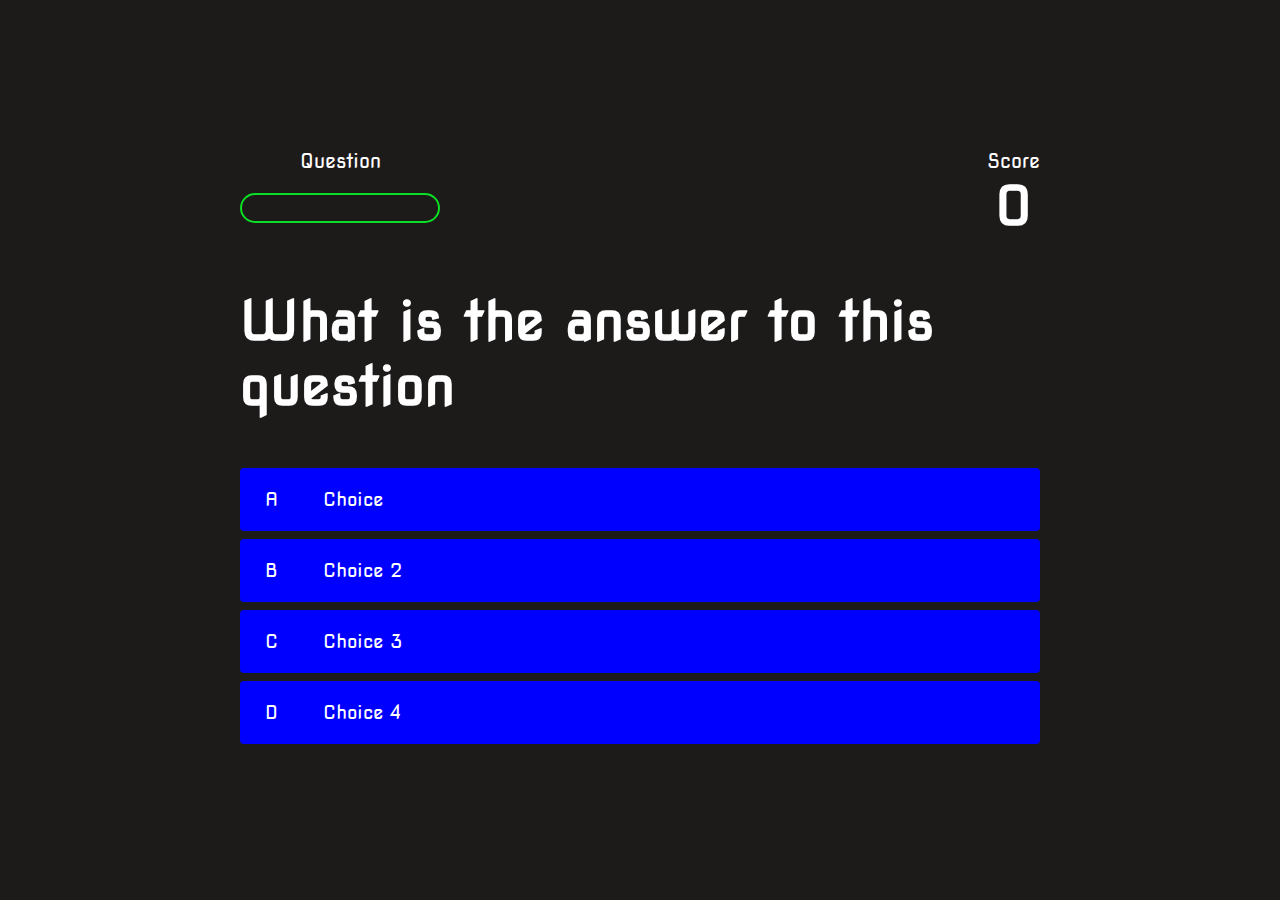
==== game.html @ 8654eac7 "quiz" ====
<!DOCTYPE html>
<html lang="en">
<head>
    <meta charset="UTF-8">
    <meta name="viewport" content="width=device-width, initial-scale=1.0">
    <title>Quiz Page</title>
    <link rel="stylesheet" href="./style.css">
    <link rel="stylesheet" href="./game.css">
</head>
<body>
    <div class="container">
        <div id="game" class="justify-center flex-column">
           <div id="hud">
            <div class="hud-item">
                <p id="progressText" class="hud-prefix">
                    Question
                </p>
                <div id="progressBar">
                    <div id="progressBarFull"></div>
                </div>
            </div>
            <div class="hud-item">
                <p class="hud-prefix">
                    Score
                </p>
                <h1 class="hud-main-text" id="score">
                    0
                </h1>
            </div>
           </div> 
           <h1 id="question">What is the answer to this question</h1>
           <div class="choice-container">
            <p class="choice-prefix">A</p>
            <p class="choice-text" data-number="1">Choice</p>
           </div>
           <div class="choice-container">
            <p class="choice-prefix">B</p>
            <p class="choice-text" data-number="2">Choice 2</p>
           </div>
           <div class="choice-container">
            <p class="choice-prefix">C</p>
            <p class="choice-text" data-number="3">Choice 3</p>
           </div>
           <div class="choice-container">
            <p class="choice-prefix">D</p>
            <p class="choice-text" data-number="4">Choice 4</p>
           </div>
        </div>
    </div>
    <script src="game.js"></script>
</body>
</html>
---- style.css ----
@import url("https://fonts.googleapis.com/css2?family=Nova+Square&display=swap");

:root {
  background-color: rgb(29, 26, 26);
}

* {
  box-sizing: border-box;
  margin: 0;
  padding: 0;
  font-size: 62.5%;
  font-family: "Nova Square", sans-serif;
}
h1 {
  font-size: 5.4rem;
  color: #fff;
  margin-bottom: 5rem;
}
h2 {
  font-size: 4.2rem;
  margin-bottom: 4rem;
}
.container {
  width: 100vw;
  height: 100vh;
  display: flex;
  justify-content: center;
  align-items: center;
  max-width: 80rem;
  margin: 0 auto;
  padding: 2rem;
}
.flex-column {
  display: flex;
  flex-direction: column;
}
.flex-center {
  justify-content: center;
  align-items: center;
}
.justify-center {
  justify-content: center;
}
.text-center {
  text-align: center;
}
.hidden {
  display: none;
}
.btn {
  font-size: 2.4rem;
  padding: 2rem 0;
  width: 30rem;
  text-align: center;
  margin-bottom: 1rem;
  text-decoration: none;
  color: rgb(187, 195, 38);
  background: linear-gradient(
    90deg,
    rgba(9, 9, 121, 1) 31%,
    rgba(0, 212, 255, 1) 100%
  );
  border-radius: 4px;
}

.btn:hover {
  cursor: pointer;
  box-shadow: 0 0.4re 0 rgba(8, 114, 244, 0.6);
  transition: trasform 150ms;
  transform: scale(1.03);
}
.btn[disabled]:hover {
  cursor: not-allowed;
  box-shadow: none;
  transform: none;
}
#highscores-btn {
  background: linear-gradient(
    90deg,
    rgba(255, 0, 254, 1) 33%,
    rgba(159, 0, 226, 1) 55%
  );
}
#highscores-btn:hover {
  box-shadow: 0 0.4 1, 4rem 0 rgba(8, 114, 244, 0.6);
}
---- game.css ----
body{
    color:#fff;
}
.choice-container{
    display: flex;
    margin-bottom: 0.8rem;
    width: 100%;
    border-radius: 4px;
    background: blue;
    font-size: 3rem;
    min-width: 80rem;
}
.choice-container:hover{
    cursor: pointer;
    box-shadow: 0 0.4rem 1.4rem 0 rgba(6, 103, 247, 0.5);
transform: scale(1.02);
transform: transform 100ms;
}
.choice-prefix{
    padding: 2rem 2.5rem;
    color:#fff;

}

.choice-text{
    padding: 2rem;
    width: 100%;
}

.correct{
    background: linear-gradient(32deg,rgba(11,223,36,1) 0%, rgba(41,232,111,1)100%);
}
.incorrect{
    background: linear-gradient(32deg,rgba(230,29,29,1) 0%, rgba(224,11,11,1)100%);
}
/* Heads up display */
#hud{
    display: flex;
    justify-content: space-between;
}

.hud-prefix{
    text-align: center;
    font-size: 2rem;
}
.hud-main-text{
text-align: center;
}

#progressBar{
    width: 20rem;
    height: 3rem;
    border: 0.2rem solid rgb(11, 223, 36);
    margin-top: 2rem;
    border-radius: 50px;
    overflow: hidden;
}

#progressBarFull{
    height: 100%;
    background: rgb(11, 223, 36);
    width: 0%;
}




@media screen and (max-width:768px) {
    .choice-container{
        min-height: 40rem;
    }
}
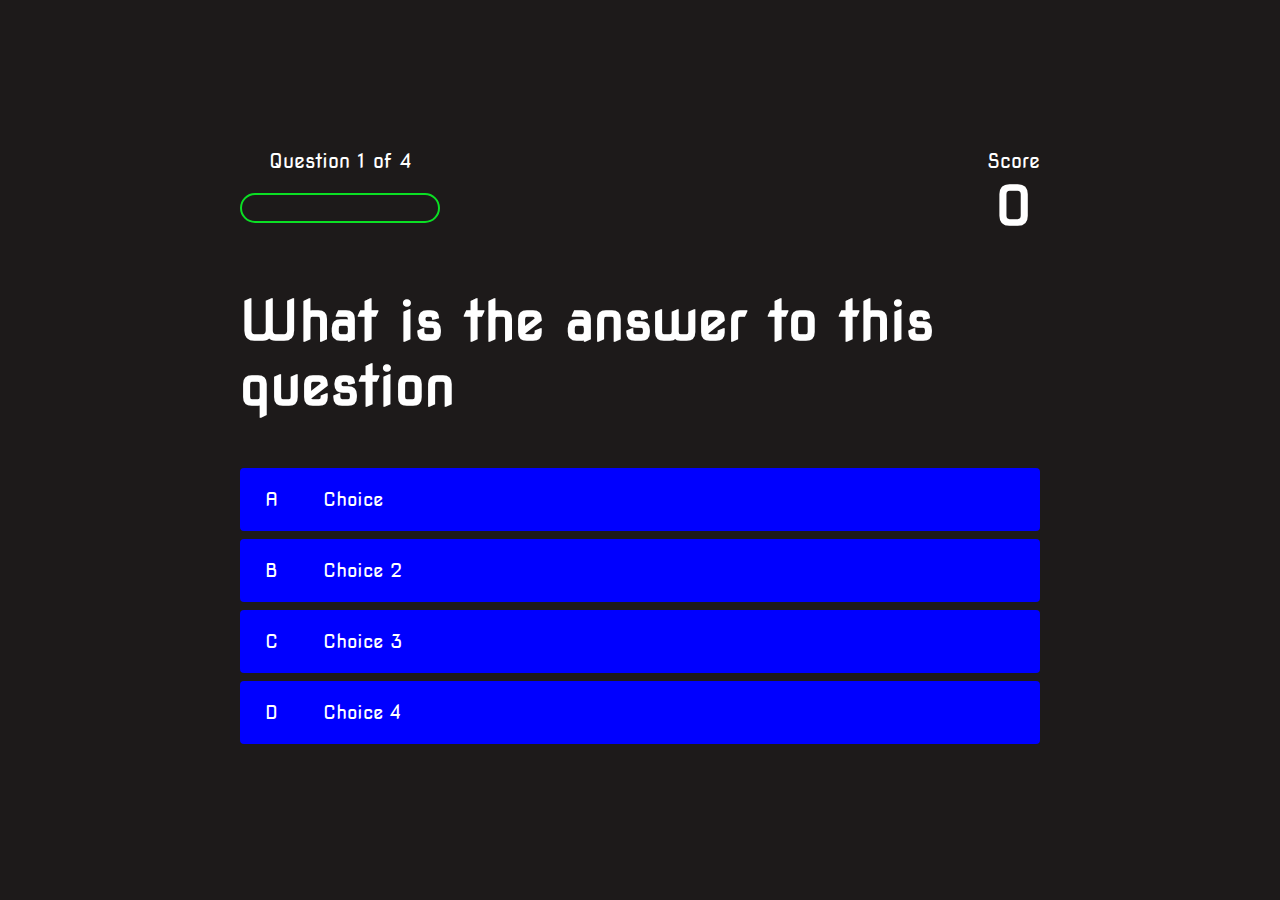
==== commit 36c43cb2: "a" ====
--- a/game.html
+++ b/game.html
@@ -1,52 +1,46 @@
 <!DOCTYPE html>
 <html lang="en">
-<head>
-    <meta charset="UTF-8">
-    <meta name="viewport" content="width=device-width, initial-scale=1.0">
+  <head>
+    <meta charset="UTF-8" />
+    <meta name="viewport" content="width=device-width, initial-scale=1.0" />
     <title>Quiz Page</title>
-    <link rel="stylesheet" href="./style.css">
-    <link rel="stylesheet" href="./game.css">
-</head>
-<body>
+    <link rel="stylesheet" href="./style.css" />
+    <link rel="stylesheet" href="./game.css" />
+  </head>
+  <body>
     <div class="container">
-        <div id="game" class="justify-center flex-column">
-           <div id="hud">
-            <div class="hud-item">
-                <p id="progressText" class="hud-prefix">
-                    Question
-                </p>
-                <div id="progressBar">
-                    <div id="progressBarFull"></div>
-                </div>
+      <div id="game" class="justify-center flex-column">
+        <div id="hud">
+          <div class="hud-item">
+            <p id="progressText" class="hud-prefix">Question</p>
+            <div id="progressBar">
+              <div id="progressBarFull"></div>
             </div>
-            <div class="hud-item">
-                <p class="hud-prefix">
-                    Score
-                </p>
-                <h1 class="hud-main-text" id="score">
-                    0
-                </h1>
-            </div>
-           </div> 
-           <h1 id="question">What is the answer to this question</h1>
-           <div class="choice-container">
-            <p class="choice-prefix">A</p>
-            <p class="choice-text" data-number="1">Choice</p>
-           </div>
-           <div class="choice-container">
-            <p class="choice-prefix">B</p>
-            <p class="choice-text" data-number="2">Choice 2</p>
-           </div>
-           <div class="choice-container">
-            <p class="choice-prefix">C</p>
-            <p class="choice-text" data-number="3">Choice 3</p>
-           </div>
-           <div class="choice-container">
-            <p class="choice-prefix">D</p>
-            <p class="choice-text" data-number="4">Choice 4</p>
-           </div>
+          </div>
+          <div class="hud-item">
+            <p class="hud-prefix">Score</p>
+            <h1 class="hud-main-text" id="score">0</h1>
+          </div>
         </div>
+        <h1 id="question">What is the answer to this question</h1>
+        <div class="choice-container">
+          <p class="choice-prefix">A</p>
+          <p class="choice-text" data-number="1">Choice</p>
+        </div>
+        <div class="choice-container">
+          <p class="choice-prefix">B</p>
+          <p class="choice-text" data-number="2">Choice 2</p>
+        </div>
+        <div class="choice-container">
+          <p class="choice-prefix">C</p>
+          <p class="choice-text" data-number="3">Choice 3</p>
+        </div>
+        <div class="choice-container">
+          <p class="choice-prefix">D</p>
+          <p class="choice-text" data-number="4">Choice 4</p>
+        </div>
+      </div>
     </div>
-    <script src="game.js"></script>
-</body>
-</html>+    <script src="/game.js"></script>
+  </body>
+</html>
--- a/game.css
+++ b/game.css
@@ -14,7 +14,7 @@
     cursor: pointer;
     box-shadow: 0 0.4rem 1.4rem 0 rgba(6, 103, 247, 0.5);
 transform: scale(1.02);
-transform: transform 100ms;
+transition: transform 100ms;
 }
 .choice-prefix{
     padding: 2rem 2.5rem;
